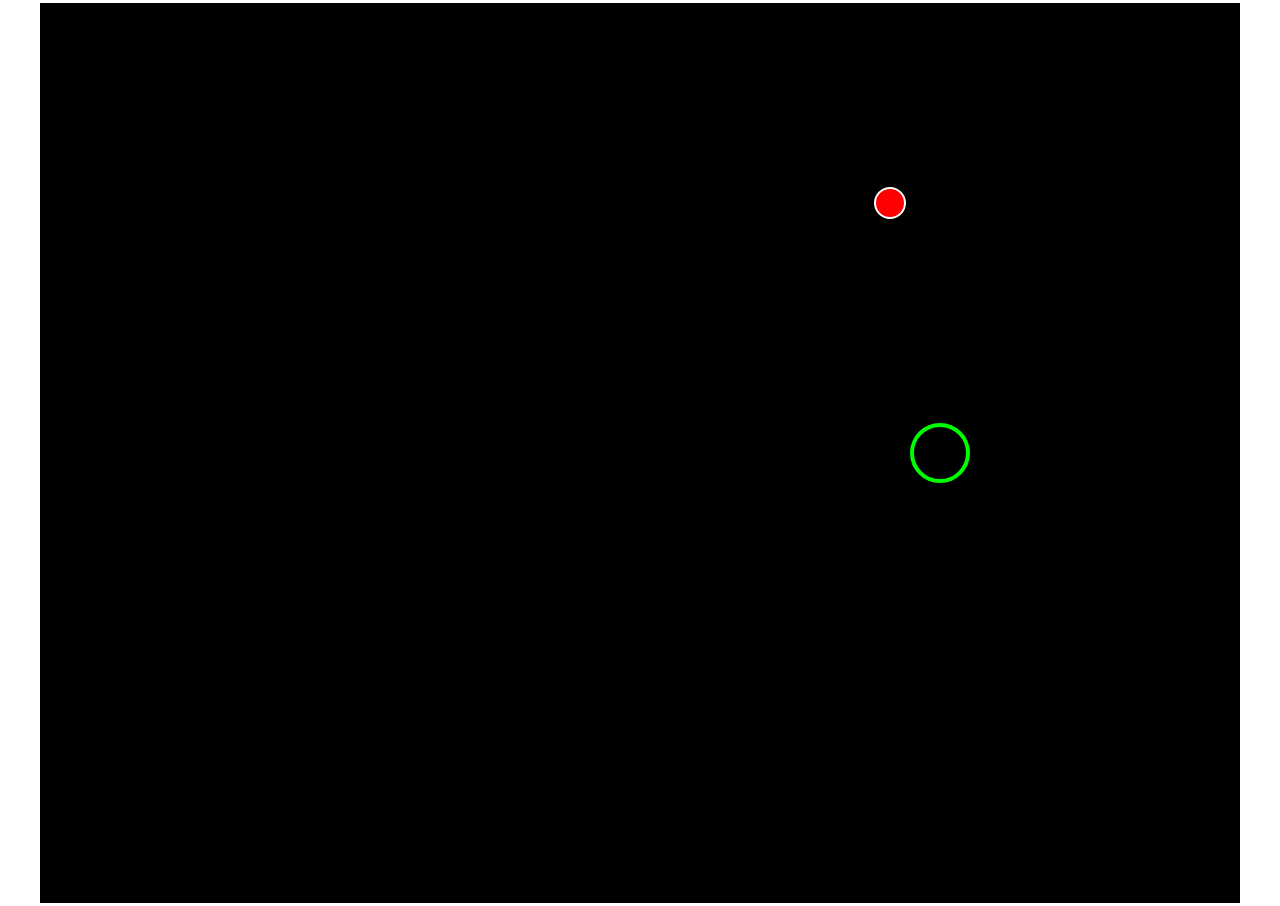
==== jogo.html @ e243dca1 "atualização" ====
<html>
<head>
	<meta charset="UTF-8" /> 
	<link rel="stylesheet" href="jogo.css">
	<script src="https://ajax.googleapis.com/ajax/libs/jquery/3.5.1/jquery.min.js"></script>
	<script src="jogo.js"></script>
</head>
<body  leftmargin="0" topmargin="0">
<div align="center">
<table>
	<tr>
		<td>
		<section>
			<svg width="1200" height="900">
			  
			  <rect width="1200" height="900"/>
			  <rect x="150" y="150" id="gameTable" width="600" height="600"/>
			  <polygon id="gameTable" points="150,450 450,150 1050,750 1050,150 450,750 150,450"/>
			  <line id="tableline" x1="150" y1="300" x2="750" y2="300"/>
			  <line id="tableline" x1="150" y1="450" x2="1050" y2="450"/>
			  <line id="tableline" x1="150" y1="600" x2="750" y2="600"/>
			  <line id="tableline" x1="300" y1="150" x2="300" y2="750"/>
			  <line id="tableline" x1="450" y1="150" x2="450" y2="750"/>
			  <line id="tableline" x1="600" y1="150" x2="600" y2="750"/>
			  <line id="tableline" x1="150" y1="150" x2="750" y2="750"/>
			  <line id="tableline" x1="150" y1="750" x2="750" y2="150"/>
			  <line id="tableline" x1="900" y1="300" x2="900" y2="600"/>
			  
			  <circle class="target_point" id="b00" cx="850" cy="200" r="15" stroke="white" stroke-width="2" fill="red"/>
			  
			  <circle class="point" id="c00" cx="150" cy="750" r="20"/>
			  <circle class="point" id="c01" cx="150" cy="600" r="20"/>
			  <circle class="point" id="c02" cx="150" cy="450" r="20"/>
			  <circle class="point" id="c03" cx="150" cy="300" r="20"/>
			  <circle class="point" id="c04" cx="150" cy="150" r="20"/>
			  <circle class="point" id="c05" cx="300" cy="750" r="20"/>
			  <circle class="point" id="c06" cx="300" cy="600" r="20"/>
			  <circle class="point" id="c07" cx="300" cy="450" r="20"/>
			  <circle class="point" id="c08" cx="300" cy="300" r="20"/>
			  <circle class="point" id="c09" cx="300" cy="150" r="20"/>
			  <circle class="point" id="c10" cx="450" cy="750" r="20"/>
			  <circle class="point" id="c11" cx="450" cy="600" r="20"/>
			  <circle class="point" id="c12" cx="450" cy="450" r="20"/>
			  <circle class="point" id="c13" cx="450" cy="300" r="20"/>
			  <circle class="point" id="c14" cx="450" cy="150" r="20"/>
			  <circle class="point" id="c15" cx="600" cy="750" r="20"/>
			  <circle class="point" id="c16" cx="600" cy="600" r="20"/>
			  <circle class="point" id="c17" cx="600" cy="450" r="20"/>
			  <circle class="point" id="c18" cx="600" cy="300" r="20"/>
			  <circle class="point" id="c19" cx="600" cy="150" r="20"/>
			  <circle class="point" id="c20" cx="750" cy="750" r="20"/>
			  <circle class="point" id="c21" cx="750" cy="600" r="20"/>
			  <circle class="point" id="c22" cx="750" cy="450" r="20"/>
			  <circle class="point" id="c23" cx="750" cy="300" r="20"/>
			  <circle class="point" id="c24" cx="750" cy="150" r="20"/>
			  <circle class="point" id="c25" cx="900" cy="600" r="20"/>
			  <circle class="point" id="target" cx="900" cy="450" r="28" stroke="lime" stroke-width="4"/>//apenas o destaque no grafico
			  <circle class="point" id="c26" cx="900" cy="450" r="20"/>
			  <circle class="point" id="c27" cx="900"  cy="300" r="20"/>
			  <circle class="point" id="c28" cx="1050" cy="750" r="20"/>
			  <circle class="point" id="c29" cx="1050" cy="450" r="20"/>
			  <circle class="point" id="c30" cx="1050" cy="150" r="20"/> 
			</svg>
		</section>
		</td>
	</tr>
</table>
</div>
</body>
</html>
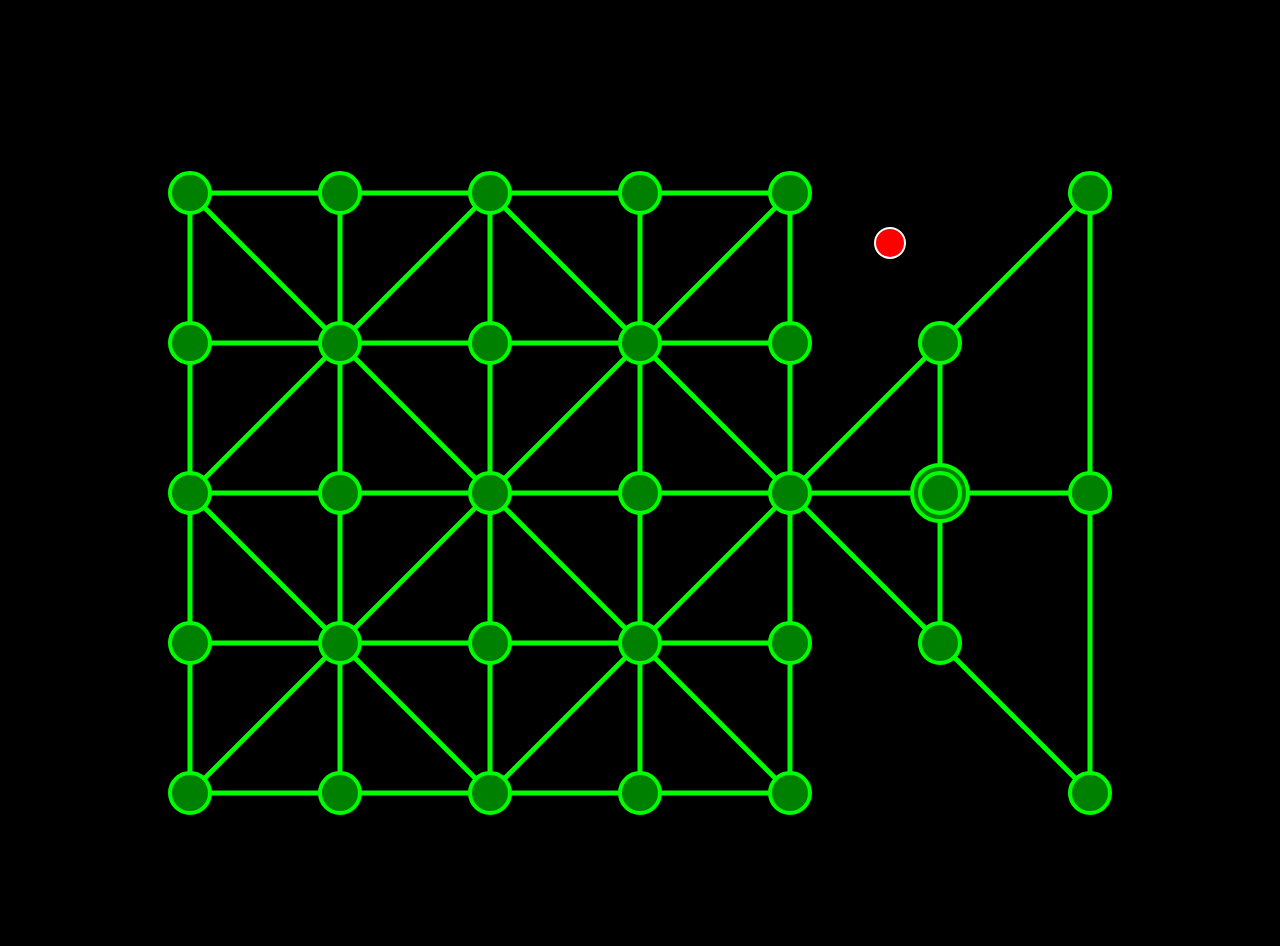
==== commit a2ef249e: "atual." ====
--- a/jogo.html
+++ b/jogo.html
@@ -68,3 +68,4 @@
 </div>
 </body>
 </html>
+<!---->
--- a/jogo.css
+++ b/jogo.css
@@ -0,0 +1,84 @@
+body {
+	background-color: rgb(0,0,0);
+	
+}
+
+section{
+	
+	text-align:center;
+}
+table{
+	display:center ;
+	margin-top: 40px;
+	font-size: 20px
+}
+
+h2{
+	color: rgb(0,255,0)
+}
+
+th{
+	margin-top: 10px;
+	margin-bottom: 10px;
+	padding: 40px 12px 12px 40px;
+}
+
+.imgJogo{
+	float: center;
+	border-bottom: 3px solid;
+	margin-bottom: 6px;
+	padding-bottom: 15px;
+}
+
+
+#gameTable {
+	fill:rgb(0,0,0);
+	stroke-width:5;
+	stroke:rgb(0,255,0)
+}
+
+#tableline {
+	stroke-width:5;
+	stroke:rgb(0,255,0)
+}
+
+.point{
+	stroke:lime;
+	stroke-width:4;
+	fill:green
+	
+}
+
+.target_point {
+    animation: mymove 1s infinite;
+}
+
+@keyframes mymove {
+    from {
+		stroke: lime; 
+		stroke-width:4;
+	}
+	to {
+		stroke: yellow;
+		stroke-width:6;
+	}
+
+}
+
+.soldier{
+	stroke:lightskyblue;
+	stroke-width:5;
+	fill:blue	
+}
+
+.soldierSelect{
+	stroke:white;
+	stroke-width:5;
+	fill:#ADD8E6
+}
+
+.monster{
+	stroke:yellow;
+	stroke-width:5;
+	fill:red
+}
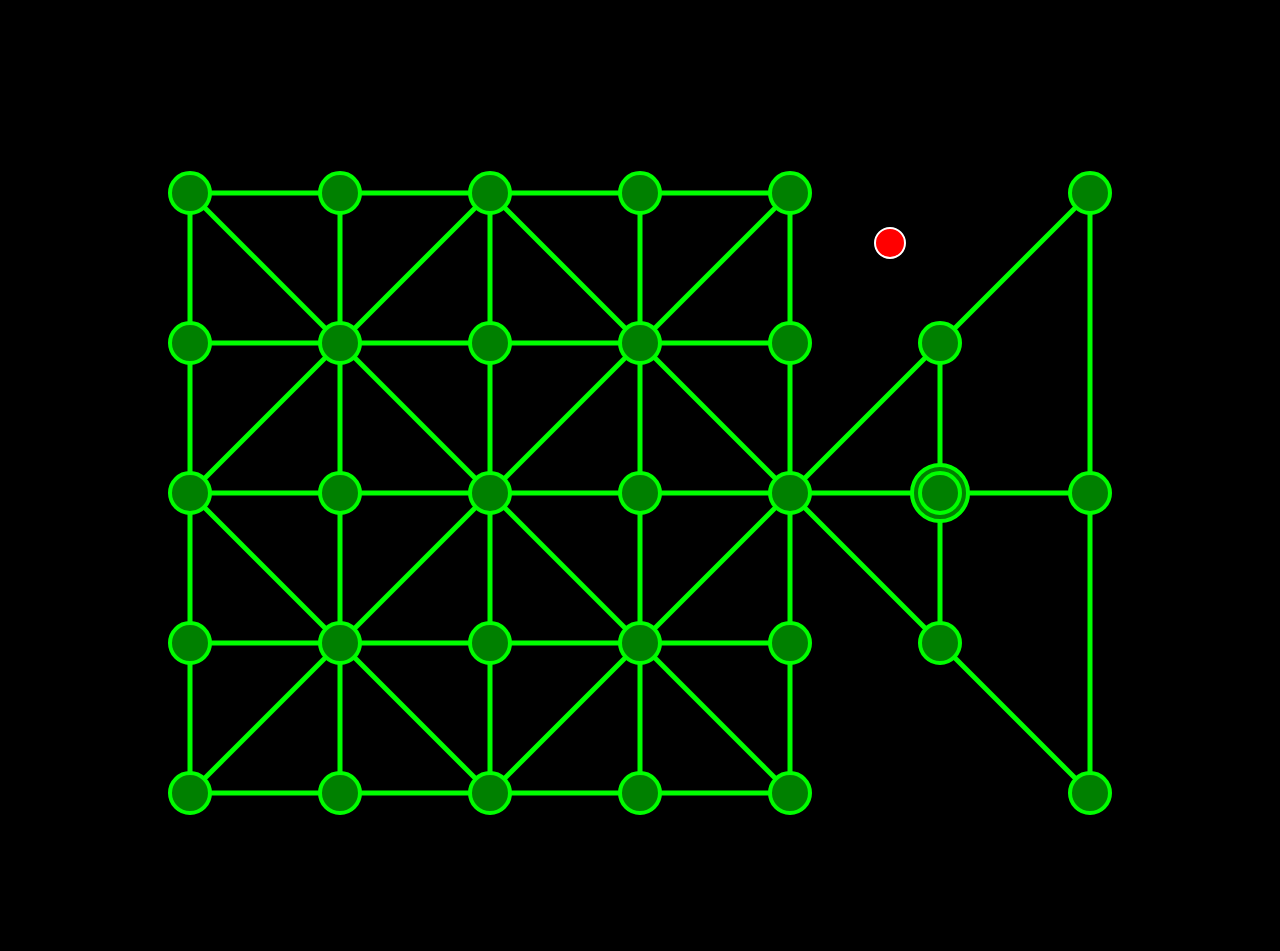
==== commit 5fc54536: "Update jogo.html" ====
--- a/jogo.html
+++ b/jogo.html
@@ -1,4 +1,4 @@
-<html>
+<!DOCTYPE html>
 <head>
 	<meta charset="UTF-8" /> 
 	<link rel="stylesheet" href="jogo.css">
@@ -68,4 +68,3 @@
 </div>
 </body>
 </html>
-<!---->
